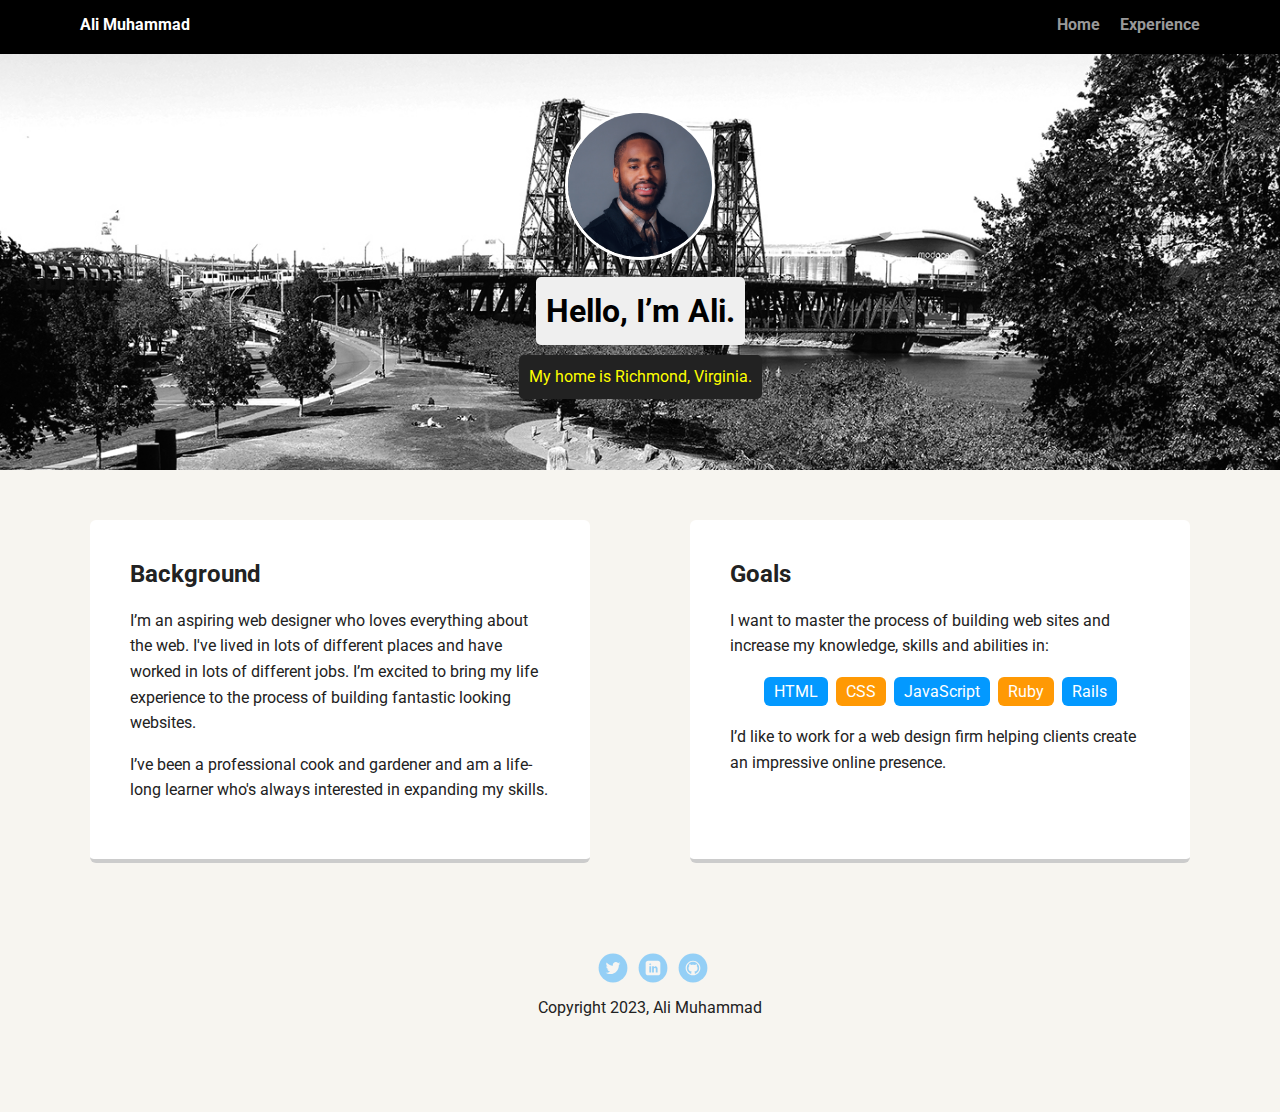
==== portfolio_update_v1/index.html @ 5240d19f "project setup" ====
<!doctype html>
<html lang="en">
<head>
  <meta charset="utf-8">
  <title>Ali Muhammad's Profile</title>
  <meta name="viewport" content="width=device-width, initial-scale=1.0">
  <link rel="stylesheet" href="styles.css">
  <link href="https://fonts.googleapis.com/css?family=Muli%7CRoboto:400,300,500,700,900" rel="stylesheet"></head>
  <body>

    <div class="main-nav">
        <ul class="nav">
          <li class="name">Ali Muhammad</li>
          <li><a href="home.html">Home</a></li>
          <li><a href="experience.html">Experience</a></li>
        </ul>
    </div>

    <header>
      <img src="images/me_ali.jpg" alt="Drawing of Jane Smith" class="profile-image">
      <h1 class="tag name">Hello, I’m Ali.</h1>
      <p class="tag location">My home is Richmond, Virginia.</p>
    </header>

    <main class="flex">
      <div class="card">
        <h2>Background</h2>
        <p>I’m an aspiring web designer who loves everything about the web. I've lived in lots of different places and have worked in lots of different jobs. I’m excited to bring my life experience to the process of building fantastic looking websites.</p>
        <p>I’ve been a professional cook and gardener and am a life-long learner who's always interested in expanding my skills.</p>
      </div> 

      <div class="card">
        <h2>Goals</h2>
        <p>I want to master the process of building web sites and increase my knowledge, skills and abilities in:</p>
        <ul class="skills">
          <li>HTML</li>
          <li>CSS</li>
          <li>JavaScript</li>
          <li>Ruby</li>
          <li>Rails</li>
        </ul>
        <p>I’d like to work for a web design firm helping clients create an impressive online presence.</p>
      </div> 

    </main>
    <footer>
      <ul>
        <li><a href="#" class="social twitter">Twitter</a></li>
        <li><a href="#" class="social linkedin">LinkedIn</a></li>
        <li><a href="#" class="social github">Github</a></li>
      </ul>
      <p class="copyright">Copyright 2023, Ali Muhammad</p>
    </footer>
  </body>
  </html>
---- portfolio_update_v1/styles.css ----
/* Global Layout Set-up */
* { 
  box-sizing: border-box;
}
  
body {
  margin: 0;
  padding: 0;
  text-align: center;
  font-family: 'Roboto', sans-serif;
  color: #222;
  background: #f7f5f0;
}
/* Link Styles */

a {
  text-decoration: none;
  color: #999;
}
a:hover {
  color: #6633ff;
}

/* Section Styles */

.main-nav {
  width: 100%;
  background: black;
  min-height: 30px;
  padding: 10px;
  position: fixed;
  text-align: center;
}
.nav {
  display: flex;
  justify-content: space-around;
  font-weight: 700;
  list-style-type: none;
  margin: 0 auto;
  padding: 0;
}

.nav .name {
    display: block;
    margin-right: auto;
    color: white;
}
.nav li {
  padding: 5px 10px 10px 10px;
}
.nav a {
  transition: all .5s;
}
.nav a:hover {
  color: white
}

header {
  text-align: center;
  background: url('images/portland.jpg') no-repeat top center ;
  background-size: cover;
  overflow: hidden;
  padding-top: 60px;
}
header {
  line-height: 1.5;
}
header .profile-image {
  margin-top: 50px;
  width: 150px;
  height: 150px;
  border-radius: 50%;
  border: 3px solid white;
  transition: all .5s;
}
header .profile-image:hover {
  transform: scale(1.2) rotate(5deg);
}
.tag {
  background-color: #efefef;
  color: black;
  padding: 10px;
  border-radius: 5px;
  display: table;
  margin: 10px auto;
} 
.location {
  background-color: #222;
  color: yellow;
}
.card {
  margin: 30px;
  padding: 20px 40px 40px;
  max-width: 500px;
  text-align: left;
  background: #fff;
  border-bottom: 4px solid #ccc;
  border-radius: 6px;
  transition: all .5s;
}
.card:hover {
  border-color: #ff99ff;
}

ul.skills {
  padding: 0;
  text-align: center;
}

.skills li {
  border-radius: 6px;
  display: inline-block;
  background: #ff9904;
  color: white;
  padding: 5px 10px;
  margin: 2px;
}

.skills li:nth-child(odd) {
  background: #0399ff;
}

footer {
  width: 100%;
  min-height: 30px;
  padding: 20px 0 40px 20px;
}

footer .copyright {
  top: -8px;
  font-size: .75em;
}

footer ul {
  list-style-type: none;
  margin: 0;
  padding: 0;
}

footer ul li {
  display: inline-block;
}

a.social {
  display: inline-block;
  text-indent: -9999px;
  margin-left: 5px;
  width: 30px;
  height: 30px;
  background-size: 30px 30px;
  opacity: .4;
  transition: all .5s;
}
a.twitter {
  background-image: url(images/twitter.svg);
}
a.linkedin {
  background-image: url(images/linkedin.svg);
}
a.github {
  background-image: url(images/github.svg);
}
a.social:hover {
  opacity: 1;
}
.clearfix {
  clear: both;
}

/* Styles for larger screens */
@media screen and (min-width: 720px) {
  
  .flex {
      display: -ms-flexbox;      /* TWEENER - IE 10 */
      display: flex; 
      max-width: 1200px;
      -ms-flex-pack: distribute;
      justify-content: space-around;
      margin: 0 auto;
  }

  header {
    min-height: 470px;
  }

  .nav {
    max-width: 1200px;
    padding: 0 30px;
  }


  main {
    padding-top: 20px;
  }

  main p {
    line-height: 1.6em;
  }

  footer {
    font-size: 1.3em;
    max-width: 1200px;
    margin: 40px auto;
  }

}
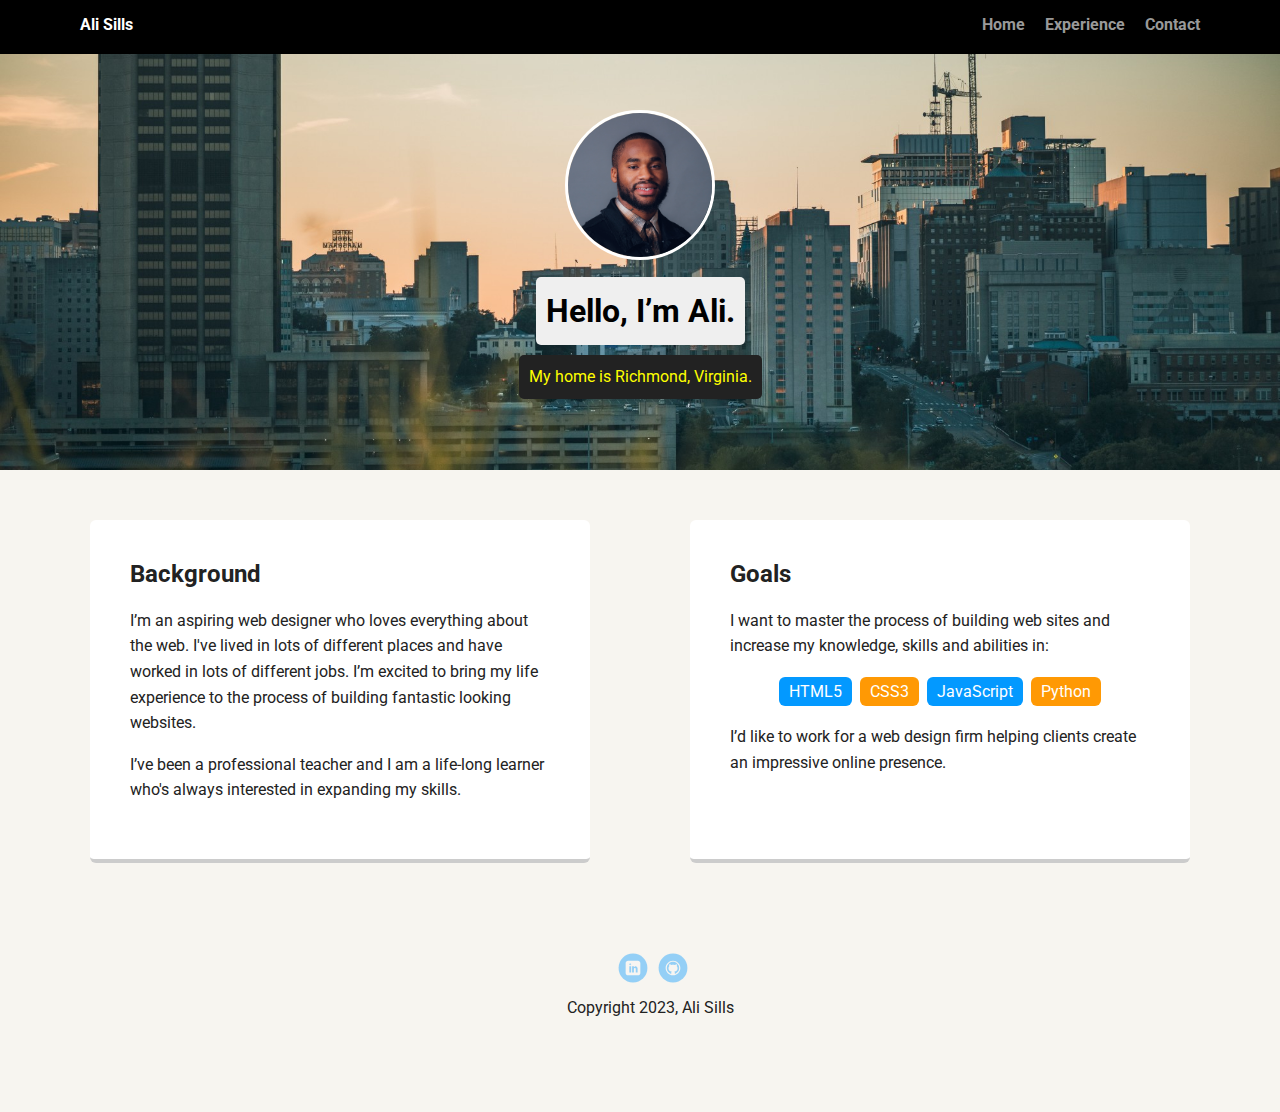
==== commit 68f08c4d: "fix file name" ====
--- a/portfolio_update_v1/index.html
+++ b/portfolio_update_v1/index.html
@@ -2,19 +2,20 @@
 <html lang="en">
 <head>
   <meta charset="utf-8">
-  <title>Ali Muhammad's Profile</title>
+  <title>Ali Sills' Profile</title>
   <meta name="viewport" content="width=device-width, initial-scale=1.0">
   <link rel="stylesheet" href="styles.css">
   <link href="https://fonts.googleapis.com/css?family=Muli%7CRoboto:400,300,500,700,900" rel="stylesheet"></head>
   <body>
 
-    <div class="main-nav">
+    <nav class="main-nav">
         <ul class="nav">
-          <li class="name">Ali Muhammad</li>
-          <li><a href="home.html">Home</a></li>
+          <li class="name">Ali Sills</li>
+          <li><a href="index.html">Home</a></li>
           <li><a href="experience.html">Experience</a></li>
+          <li><a href="contact.html">Contact</a></li>
         </ul>
-    </div>
+    </nav>
 
     <header>
       <img src="images/me_ali.jpg" alt="Drawing of Jane Smith" class="profile-image">
@@ -23,33 +24,31 @@
     </header>
 
     <main class="flex">
-      <div class="card">
+      <section class="card">
         <h2>Background</h2>
         <p>I’m an aspiring web designer who loves everything about the web. I've lived in lots of different places and have worked in lots of different jobs. I’m excited to bring my life experience to the process of building fantastic looking websites.</p>
-        <p>I’ve been a professional cook and gardener and am a life-long learner who's always interested in expanding my skills.</p>
-      </div> 
+        <p>I’ve been a professional teacher and I am a life-long learner who's always interested in expanding my skills.</p>
+      </section> 
 
-      <div class="card">
+      <section class="card">
         <h2>Goals</h2>
         <p>I want to master the process of building web sites and increase my knowledge, skills and abilities in:</p>
         <ul class="skills">
-          <li>HTML</li>
-          <li>CSS</li>
+          <li>HTML5</li>
+          <li>CSS3</li>
           <li>JavaScript</li>
-          <li>Ruby</li>
-          <li>Rails</li>
+          <li>Python</li>
         </ul>
         <p>I’d like to work for a web design firm helping clients create an impressive online presence.</p>
-      </div> 
+      </section> 
 
     </main>
     <footer>
       <ul>
-        <li><a href="#" class="social twitter">Twitter</a></li>
-        <li><a href="#" class="social linkedin">LinkedIn</a></li>
-        <li><a href="#" class="social github">Github</a></li>
+        <li><a href="https://www.linkedin.com/in/alisills/" class="social linkedin" target="_blank">LinkedIn</a></li>
+        <li><a href="https://github.com/muhalisajed" class="social github" target="_blank">Github</a></li>
       </ul>
-      <p class="copyright">Copyright 2023, Ali Muhammad</p>
+      <p class="copyright">Copyright 2023, Ali Sills</p>
     </footer>
   </body>
   </html>
--- a/portfolio_update_v1/styles.css
+++ b/portfolio_update_v1/styles.css
@@ -57,7 +57,7 @@
 
 header {
   text-align: center;
-  background: url('images/portland.jpg') no-repeat top center ;
+  background: url('images/richmond_resize.jpg') no-repeat center ;
   background-size: cover;
   overflow: hidden;
   padding-top: 60px;
@@ -71,7 +71,8 @@
   height: 150px;
   border-radius: 50%;
   border: 3px solid white;
-  transition: all .5s;
+  transition: all .2s;
+  object-fit: cover;
 }
 header .profile-image:hover {
   transform: scale(1.2) rotate(5deg);
@@ -83,6 +84,10 @@
   border-radius: 5px;
   display: table;
   margin: 10px auto;
+  transition: all .2s;
+}
+.tag:hover{
+  transform: scale(1.2);
 } 
 .location {
   background-color: #222;
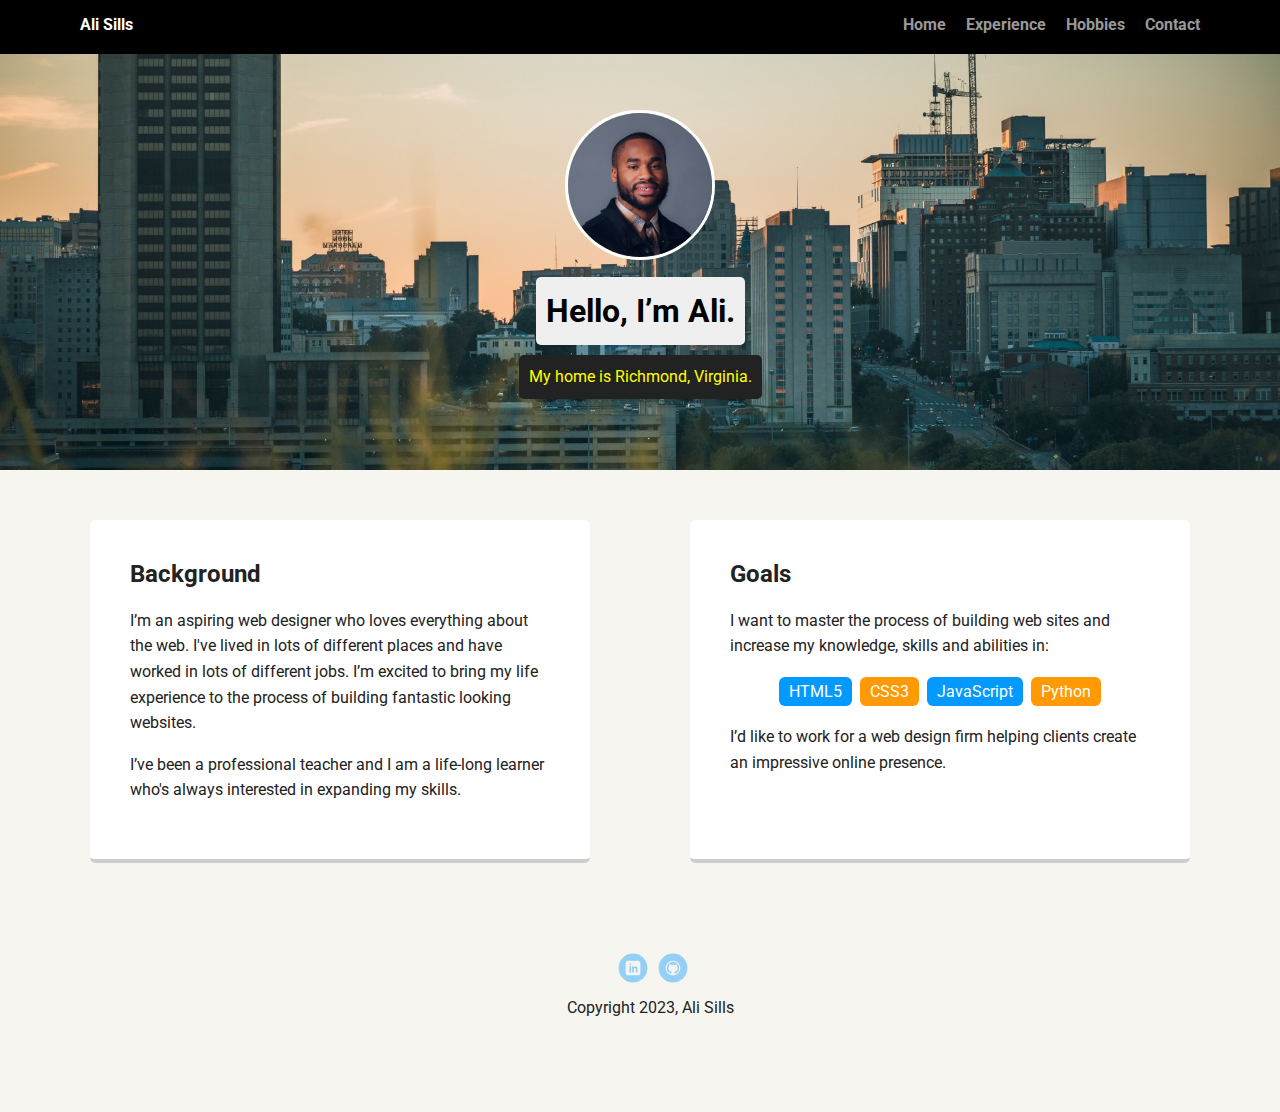
==== commit 72724bca: "add project fix" ====
--- a/portfolio_update_v1/index.html
+++ b/portfolio_update_v1/index.html
@@ -13,12 +13,13 @@
           <li class="name">Ali Sills</li>
           <li><a href="index.html">Home</a></li>
           <li><a href="experience.html">Experience</a></li>
+          <li><a href="hobbies.html">Hobbies</a></li>
           <li><a href="contact.html">Contact</a></li>
         </ul>
     </nav>
 
     <header>
-      <img src="images/me_ali.jpg" alt="Drawing of Jane Smith" class="profile-image">
+      <img src="images/me_ali.jpg" alt="headshot of Ali" class="profile-image">
       <h1 class="tag name">Hello, I’m Ali.</h1>
       <p class="tag location">My home is Richmond, Virginia.</p>
     </header>
